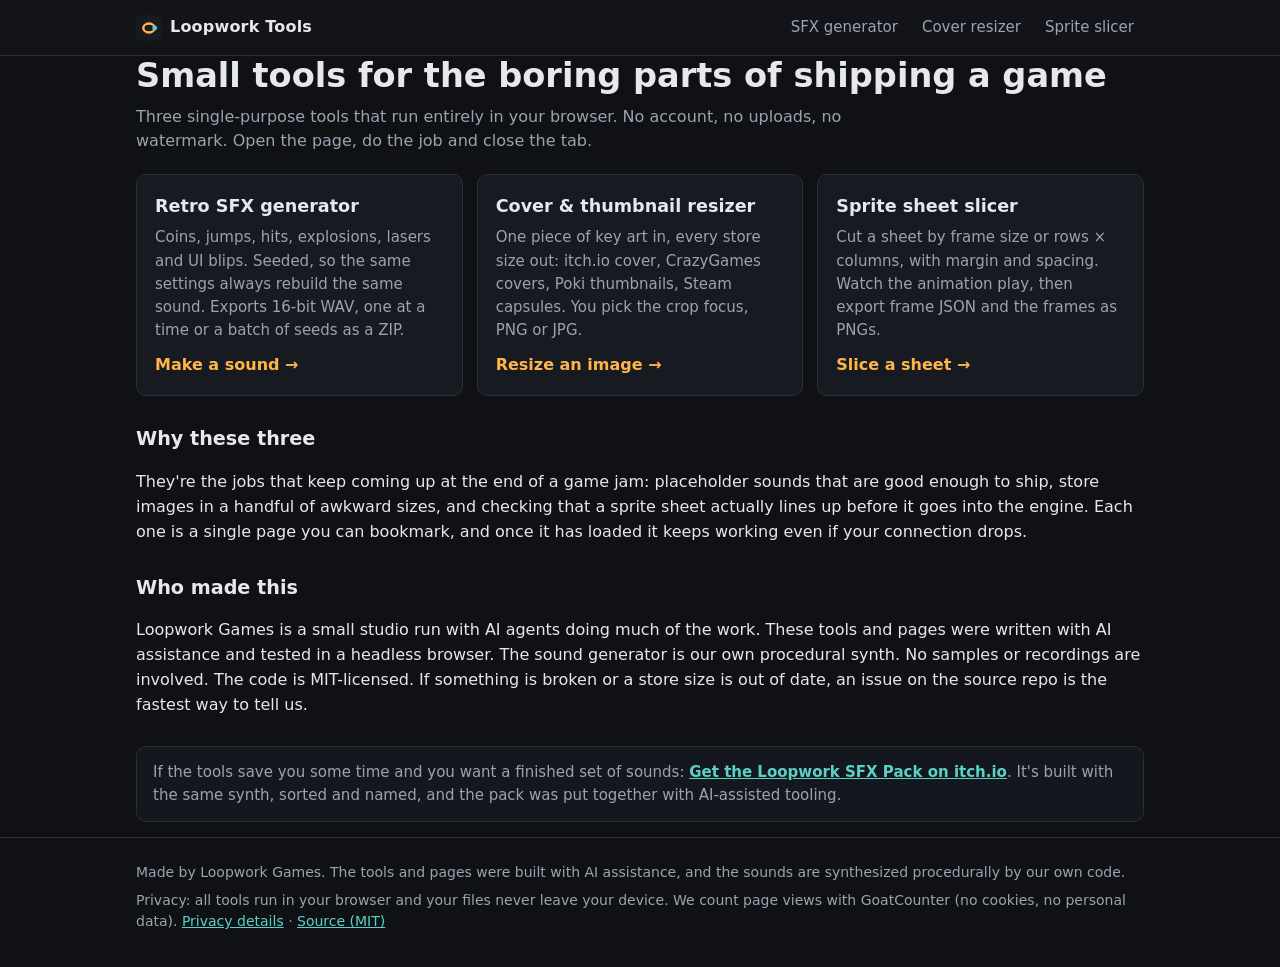
==== index.html @ 53727a47 "Loopwork Tools: free browser game-dev tools" ====
<!doctype html>
<html lang="en">
<head>
<meta charset="utf-8">
<meta name="viewport" content="width=device-width, initial-scale=1">
<title>Loopwork Tools – Free Browser Tools for Indie Game Devs</title>
<meta name="description" content="Small, free, no-signup tools for game jams and store pages: a retro SFX generator, a cover resizer for itch.io/CrazyGames/Poki/Steam, and a sprite sheet slicer.">
<link rel="canonical" href="https://riyaanb.github.io/loopwork-tools/">
<meta property="og:title" content="Loopwork Tools">
<meta property="og:description" content="Free browser tools for indie game devs: SFX generator, store cover resizer, sprite sheet slicer.">
<meta property="og:image" content="https://riyaanb.github.io/loopwork-tools/og.png">
<meta property="og:url" content="https://riyaanb.github.io/loopwork-tools/">
<meta name="twitter:card" content="summary_large_image">
<meta name="theme-color" content="#0f1115">
<link rel="icon" href="favicon.svg" type="image/svg+xml">
<link rel="icon" href="favicon.png" type="image/png">
<link rel="apple-touch-icon" href="apple-touch-icon.png">
<link rel="stylesheet" href="assets/style.css">
<script data-goatcounter="https://loopwork.goatcounter.com/count" async src="//gc.zgo.at/count.js"></script>
</head>
<body>
<header class="site"><div class="wrap">
  <a class="brand" href="./"><img src="favicon.svg" alt="" width="26" height="26">Loopwork Tools</a>
  <nav class="tools" aria-label="Tools">
    <a href="sfx/">SFX generator</a>
    <a href="resize/">Cover resizer</a>
    <a href="sprites/">Sprite slicer</a>
  </nav>
</div></header>

<main class="wrap">
  <h1>Small tools for the boring parts of shipping a game</h1>
  <p class="lede">Three single-purpose tools that run entirely in your browser. No account, no uploads,
  no watermark. Open the page, do the job and close the tab.</p>

  <div class="cards">
    <a class="card" href="sfx/">
      <h2>Retro SFX generator</h2>
      <p>Coins, jumps, hits, explosions, lasers and UI blips. Seeded, so the same settings always rebuild the
        same sound. Exports 16-bit WAV, one at a time or a batch of seeds as a ZIP.</p>
      <span class="go">Make a sound →</span>
    </a>
    <a class="card" href="resize/">
      <h2>Cover &amp; thumbnail resizer</h2>
      <p>One piece of key art in, every store size out: itch.io cover, CrazyGames covers, Poki thumbnails,
        Steam capsules. You pick the crop focus, PNG or JPG.</p>
      <span class="go">Resize an image →</span>
    </a>
    <a class="card" href="sprites/">
      <h2>Sprite sheet slicer</h2>
      <p>Cut a sheet by frame size or rows × columns, with margin and spacing. Watch the animation play,
        then export frame JSON and the frames as PNGs.</p>
      <span class="go">Slice a sheet →</span>
    </a>
  </div>

  <h2>Why these three</h2>
  <p>They're the jobs that keep coming up at the end of a game jam: placeholder sounds that are good enough
    to ship, store images in a handful of awkward sizes, and checking that a sprite sheet actually lines up
    before it goes into the engine. Each one is a single page you can bookmark, and once it has loaded it keeps working even if your connection drops.</p>

  <h2>Who made this</h2>
  <p>Loopwork Games is a small studio run with AI agents doing much of the work. These tools and pages were written
    with AI assistance and tested in a headless browser. The sound generator is our own procedural synth.
    No samples or recordings are involved. The code is MIT-licensed. If something is broken or a store size
    is out of date, an issue on the source repo is the fastest way to tell us.</p>

  <p class="shop">If the tools save you some time and you want a finished set of sounds:
    <a href="https://loopworkgames.itch.io/" rel="noopener">Get the Loopwork SFX Pack on itch.io</a>.
    It's built with the same synth, sorted and named, and the pack was put together with AI-assisted tooling.</p>
</main>

<footer class="site"><div class="wrap">
  <p>Made by Loopwork Games. The tools and pages were built with AI assistance, and the sounds are synthesized procedurally by our own code.</p>
  <p>Privacy: all tools run in your browser and your files never leave your device. We count page views with GoatCounter (no cookies, no personal data). <a href="privacy.html">Privacy details</a> · <a href="https://github.com/riyaanb/loopwork-tools" rel="noopener">Source (MIT)</a></p>
</div></footer>
</body>
</html>
---- assets/style.css ----
/* Loopwork Tools — shared styles. No framework. */
:root {
  --bg: #0f1115; --panel: #171a21; --panel2: #1e222b; --line: #2a2f3a;
  --text: #e6e8ee; --muted: #9aa3b2; --accent: #ffb547; --accent2: #5ad1c7; --danger: #ff6b6b;
  --radius: 10px;
}
* { box-sizing: border-box; }
[hidden] { display: none !important; }
html, body { margin: 0; }
body {
  background: var(--bg); color: var(--text);
  font: 16px/1.55 system-ui, -apple-system, "Segoe UI", Roboto, "Helvetica Neue", Arial, sans-serif;
  -webkit-text-size-adjust: 100%;
}
a { color: var(--accent2); }
a:hover { color: #8ee8e0; }
.wrap { max-width: 1040px; margin: 0 auto; padding: 0 16px; }
header.site { border-bottom: 1px solid var(--line); background: #12141a; }
header.site .wrap { display: flex; align-items: center; gap: 16px; flex-wrap: wrap; padding-top: 10px; padding-bottom: 10px; }
.brand { display: flex; align-items: center; gap: 8px; color: var(--text); text-decoration: none; font-weight: 700; letter-spacing: .2px; }
.brand img { width: 26px; height: 26px; }
nav.tools { display: flex; gap: 4px; flex-wrap: wrap; margin-left: auto; }
nav.tools a { color: var(--muted); text-decoration: none; padding: 6px 10px; border-radius: 8px; font-size: 15px; }
nav.tools a:hover, nav.tools a[aria-current="page"] { color: var(--text); background: var(--panel2); }
main { padding: 24px 0 40px; }
h1 { font-size: clamp(1.5rem, 4vw, 2.1rem); line-height: 1.2; margin: 0 0 8px; }
h2 { font-size: 1.2rem; margin: 28px 0 10px; }
h3 { font-size: 1.02rem; margin: 18px 0 6px; }
.lede { color: var(--muted); max-width: 70ch; margin: 0 0 20px; }
.panel { background: var(--panel); border: 1px solid var(--line); border-radius: var(--radius); padding: 16px; }
.grid2 { display: grid; grid-template-columns: minmax(0, 340px) minmax(0, 1fr); gap: 16px; align-items: start; }
@media (max-width: 760px) { .grid2 { grid-template-columns: minmax(0, 1fr); } }
.row { display: flex; gap: 8px; flex-wrap: wrap; align-items: center; }
.stack > * + * { margin-top: 12px; }
label { display: block; font-size: 14px; color: var(--muted); }
label .val { float: right; color: var(--text); font-variant-numeric: tabular-nums; }
input[type=range] { width: 100%; accent-color: var(--accent); }
input[type=number], input[type=text], select {
  background: var(--panel2); color: var(--text); border: 1px solid var(--line); border-radius: 8px;
  padding: 7px 9px; font: inherit; font-size: 15px; width: 100%;
}
input[type=number] { min-width: 0; }
button, .btn {
  display: inline-flex; align-items: center; justify-content: center; gap: 6px;
  background: var(--panel2); color: var(--text); border: 1px solid var(--line); border-radius: 8px;
  padding: 9px 14px; font: inherit; font-size: 15px; cursor: pointer; text-decoration: none; min-height: 40px;
}
button:hover, .btn:hover { border-color: #3c4352; background: #232834; }
button.primary { background: var(--accent); color: #1b1300; border-color: var(--accent); font-weight: 600; }
button.primary:hover { background: #ffc46e; }
button:disabled { opacity: .45; cursor: not-allowed; }
button:focus-visible, a:focus-visible, input:focus-visible, select:focus-visible { outline: 2px solid var(--accent2); outline-offset: 2px; }
.chips { display: flex; flex-wrap: wrap; gap: 6px; }
.chips button { padding: 6px 11px; min-height: 36px; font-size: 14px; }
.chips button[aria-pressed="true"] { background: var(--accent); color: #1b1300; border-color: var(--accent); font-weight: 600; }
canvas { max-width: 100%; display: block; }
.wave { width: 100%; height: 120px; background: #0b0d11; border-radius: 8px; border: 1px solid var(--line); }
.drop {
  border: 2px dashed #3a4150; border-radius: var(--radius); padding: 26px 16px; text-align: center;
  color: var(--muted); background: #13161c; cursor: pointer;
}
.drop.over { border-color: var(--accent); color: var(--text); }
.drop strong { color: var(--text); }
.muted { color: var(--muted); }
.small { font-size: 14px; }
.cards { display: grid; grid-template-columns: repeat(auto-fit, minmax(240px, 1fr)); gap: 14px; }
.card { display: block; background: var(--panel); border: 1px solid var(--line); border-radius: var(--radius); padding: 18px; color: var(--text); text-decoration: none; }
.card:hover { border-color: var(--accent); color: var(--text); }
.card h2 { margin: 0 0 6px; font-size: 1.1rem; }
.card p { margin: 0; color: var(--muted); font-size: 15px; }
.card .go { display: inline-block; margin-top: 10px; color: var(--accent); font-weight: 600; }
.shop { margin-top: 28px; padding: 14px 16px; border: 1px solid var(--line); border-radius: var(--radius); background: #14171d; font-size: 15px; color: var(--muted); }
.shop a { font-weight: 600; }
table.presets { width: 100%; border-collapse: collapse; font-size: 14px; }
table.presets td, table.presets th { padding: 6px 6px; border-bottom: 1px solid var(--line); text-align: left; vertical-align: middle; }
table.presets th { color: var(--muted); font-weight: 500; }
.thumbs { display: grid; grid-template-columns: repeat(auto-fill, minmax(150px, 1fr)); gap: 12px; }
.thumb { background: var(--panel2); border: 1px solid var(--line); border-radius: 8px; padding: 8px; font-size: 13px; }
.thumb canvas { width: 100%; height: auto; background: repeating-conic-gradient(#20242c 0% 25%, #191c22 0% 50%) 50% / 16px 16px; border-radius: 4px; }
.thumb .meta { display: flex; justify-content: space-between; gap: 6px; margin-top: 6px; color: var(--muted); }
.checker { background: repeating-conic-gradient(#20242c 0% 25%, #191c22 0% 50%) 50% / 16px 16px; }
.scroll { overflow: auto; max-height: 520px; border-radius: 8px; border: 1px solid var(--line); }
.pixel { image-rendering: pixelated; image-rendering: crisp-edges; }
pre.json { background: #0b0d11; border: 1px solid var(--line); border-radius: 8px; padding: 10px; font-size: 12.5px; max-height: 260px; overflow: auto; white-space: pre; }
.status { min-height: 1.4em; font-size: 14px; color: var(--muted); }
.status.err { color: var(--danger); }
footer.site { border-top: 1px solid var(--line); color: var(--muted); font-size: 14px; padding: 18px 0 28px; }
footer.site p { margin: 6px 0; }
.sr-only { position: absolute; width: 1px; height: 1px; overflow: hidden; clip: rect(0 0 0 0); white-space: nowrap; }
ul.tight { padding-left: 20px; margin: 6px 0; }
ul.tight li { margin: 3px 0; }
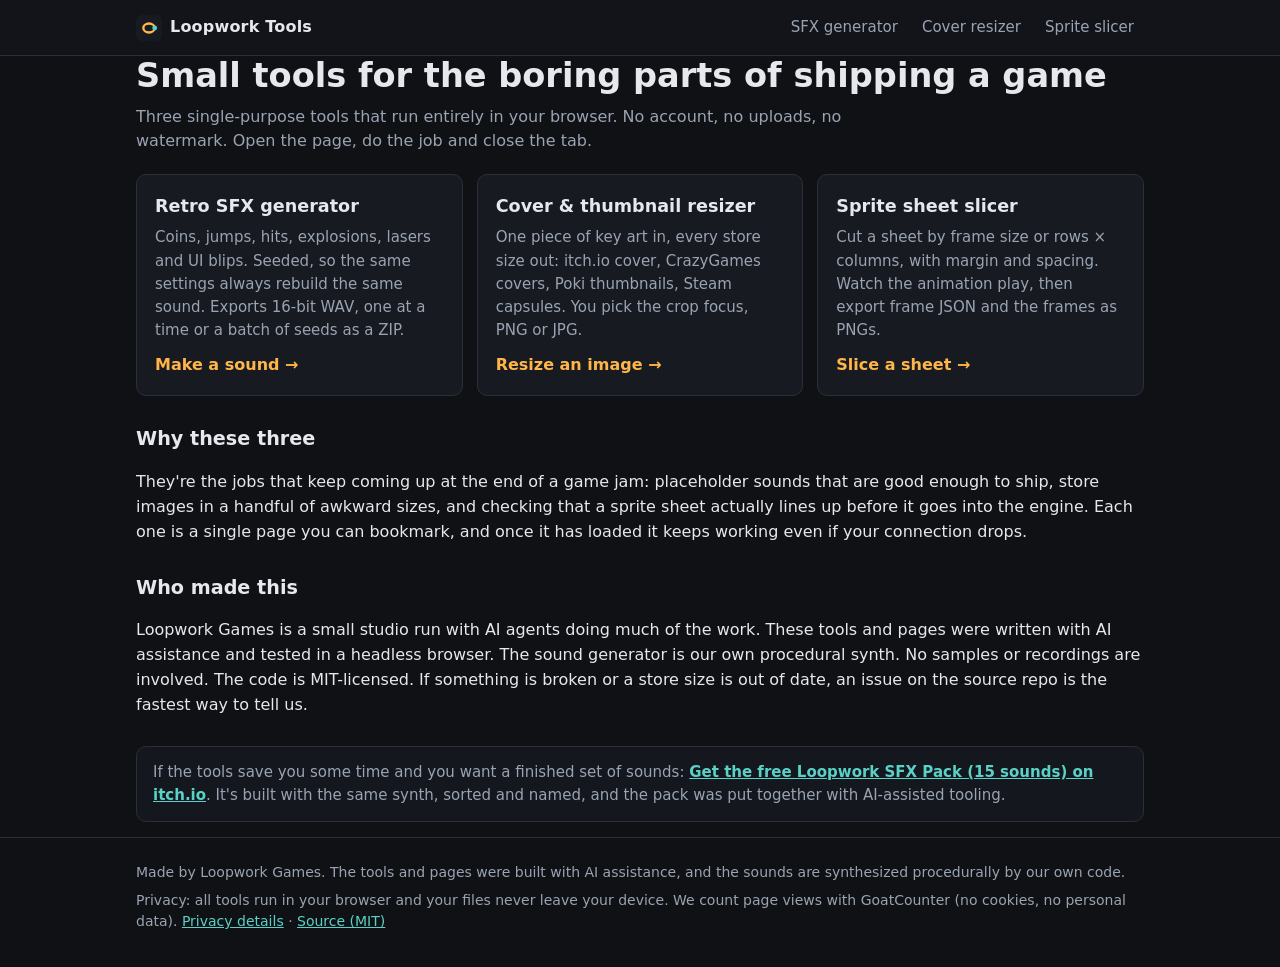
==== commit 82f7f520: "Shop link -> live free SFX Pack Lite page" ====
--- a/index.html
+++ b/index.html
@@ -17,6 +17,8 @@
 <link rel="apple-touch-icon" href="apple-touch-icon.png">
 <link rel="stylesheet" href="assets/style.css">
 <script data-goatcounter="https://loopwork.goatcounter.com/count" async src="//gc.zgo.at/count.js"></script>
+<meta property="og:site_name" content="Loopwork Games">
+<script type="application/ld+json" data-seo="loopwork">{"@context":"https://schema.org","@graph":[{"@type":"WebSite","name":"Loopwork Tools","url":"https://riyaanb.github.io/loopwork-tools/","description":"Small, free, no-signup tools for game jams and store pages: a retro SFX generator, a cover resizer for itch.io/CrazyGames/Poki/Steam, and a sprite sheet slicer.","publisher":{"@type":"Organization","name":"Loopwork Games","url":"https://riyaanb.github.io/arcade/"}},{"@type":"ItemList","name":"Loopwork Tools","itemListElement":[{"@type":"ListItem","position":1,"name":"Retro SFX generator","url":"https://riyaanb.github.io/loopwork-tools/sfx/"},{"@type":"ListItem","position":2,"name":"Game cover and thumbnail resizer","url":"https://riyaanb.github.io/loopwork-tools/resize/"},{"@type":"ListItem","position":3,"name":"Sprite sheet slicer","url":"https://riyaanb.github.io/loopwork-tools/sprites/"}]}]}</script>
 </head>
 <body>
 <header class="site"><div class="wrap">
@@ -66,7 +68,7 @@
     is out of date, an issue on the source repo is the fastest way to tell us.</p>
 
   <p class="shop">If the tools save you some time and you want a finished set of sounds:
-    <a href="https://loopworkgames.itch.io/" rel="noopener">Get the Loopwork SFX Pack on itch.io</a>.
+    <a href="https://loopworkgames.itch.io/loopwork-sfx-pack-vol1" rel="noopener">Get the free Loopwork SFX Pack (15 sounds) on itch.io</a>.
     It's built with the same synth, sorted and named, and the pack was put together with AI-assisted tooling.</p>
 </main>
 
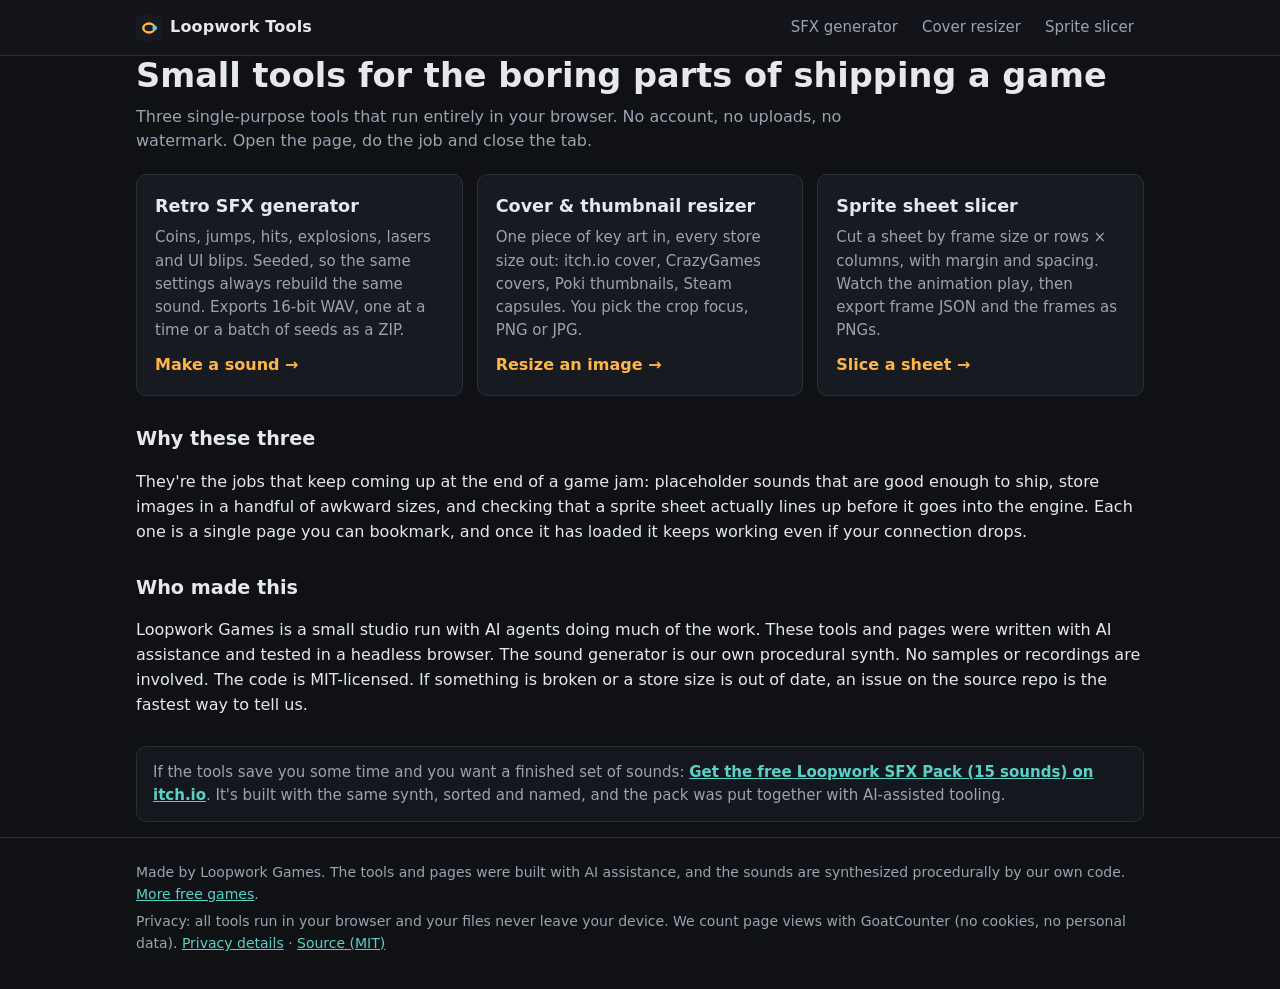
==== commit b389921a: "Add More free games link to arcade (?ref=tools)" ====
--- a/index.html
+++ b/index.html
@@ -68,12 +68,12 @@
     is out of date, an issue on the source repo is the fastest way to tell us.</p>
 
   <p class="shop">If the tools save you some time and you want a finished set of sounds:
-    <a href="https://loopworkgames.itch.io/loopwork-sfx-pack-vol1" rel="noopener">Get the free Loopwork SFX Pack (15 sounds) on itch.io</a>.
+    <a href="https://loopworkgames.itch.io/loopwork-sfx-pack-vol1?ref=tools" rel="noopener">Get the free Loopwork SFX Pack (15 sounds) on itch.io</a>.
     It's built with the same synth, sorted and named, and the pack was put together with AI-assisted tooling.</p>
 </main>
 
 <footer class="site"><div class="wrap">
-  <p>Made by Loopwork Games. The tools and pages were built with AI assistance, and the sounds are synthesized procedurally by our own code.</p>
+  <p>Made by Loopwork Games. The tools and pages were built with AI assistance, and the sounds are synthesized procedurally by our own code. <a href="https://riyaanb.github.io/arcade/?ref=tools">More free games</a>.</p>
   <p>Privacy: all tools run in your browser and your files never leave your device. We count page views with GoatCounter (no cookies, no personal data). <a href="privacy.html">Privacy details</a> · <a href="https://github.com/riyaanb/loopwork-tools" rel="noopener">Source (MIT)</a></p>
 </div></footer>
 </body>
